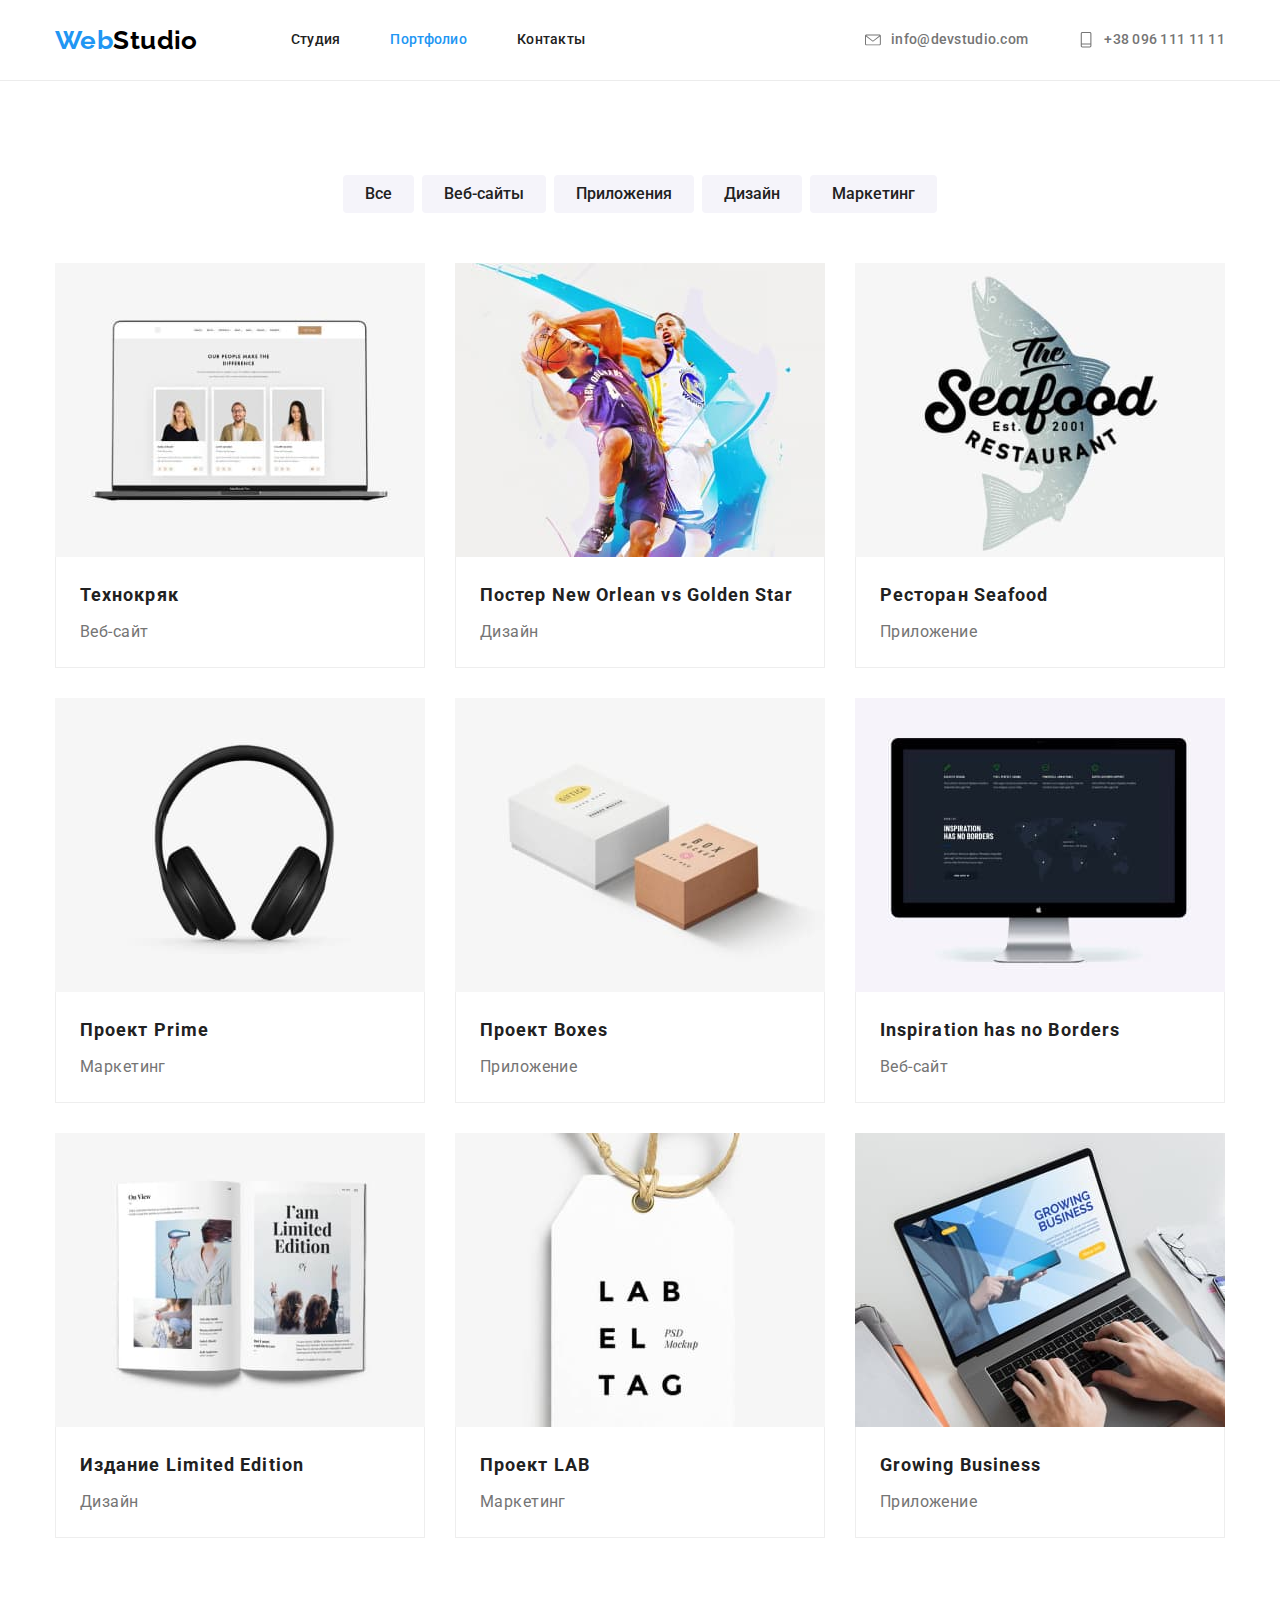
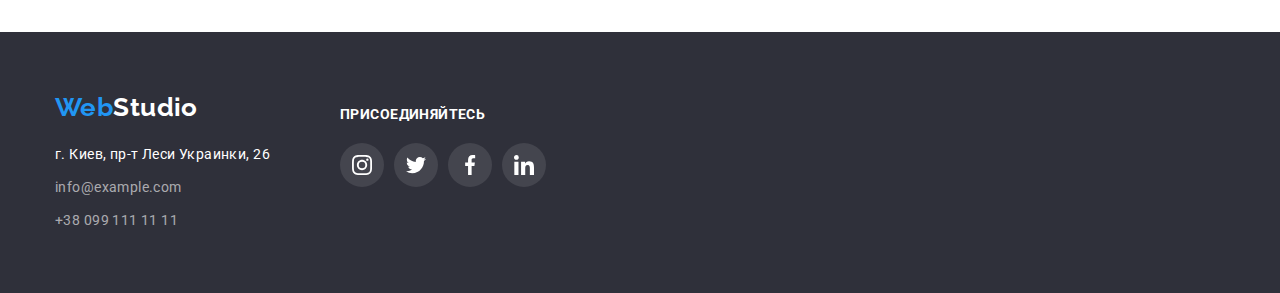
==== portfolio.html @ a12645fa "Initial commit" ====
<!DOCTYPE html>
<html lang="ru">
  <head>
    <meta charset="UTF-8" />
    <meta http-equiv="X-UA-Compatible" content="IE=edge" />
    <meta name="viewport" content="width=device-width, initial-scale=1.0" />
    <title>Document</title>
    <link
      href="https://fonts.googleapis.com/css2?family=Raleway:wght@700&family=Roboto:wght@400;500;700;900&display=swap"
      rel="stylesheet"
    />
    <link
      rel="stylesheet"
      href="https://cdnjs.cloudflare.com/ajax/libs/modern-normalize/1.1.0/modern-normalize.min.css"
    />
    <link rel="stylesheet" href="./css/styles.css" />
  </head>
  <body>
    <!--Шапка сайта-->
    <header class="header">
      <div class="container main-header">
        <nav class="main-nav">
          <a class="logo link" href="./index.html">Web<span class="header-logo">Studio</span></a>

          <ul class="site-nav list">
            <li class="item"><a class="link" href="./index.html">Студия</a></li>
            <li class="item"><a class="link current" href="./portfolio.html">Портфолио</a></li>
            <li class="item"><a class="link" href="">Контакты</a></li>
          </ul>
        </nav>

        <ul class="contacts-header list">
          <li class="item">
            <a class="link" href="mailto:info@devstudio.com">
              <svg class="svg-mail">
                <use href="./images/icons.svg#contacts-mail"></use>
              </svg>
              info@devstudio.com</a
            >
          </li>
          <li class="item">
            <a class="link" href="tel:+380961111111">
              <svg class="svg-phone">
                <use href="./images/icons.svg#contacts-phone"></use>
              </svg>
              +38 096 111 11 11</a
            >
          </li>
        </ul>
      </div>
    </header>

    <!--Уникальный контент страницы-->
    <main>
      <section class="portfolio">
        <div class="container">
          <h1 class="hidden">Портфолио</h1>
          <ul class="portfolio-filter list">
            <li class="item"><button class="button" type="button">Все</button></li>
            <li class="item"><button class="button" type="button">Веб-сайты</button></li>
            <li class="item"><button class="button" type="button">Приложения</button></li>
            <li class="item"><button class="button" type="button">Дизайн</button></li>
            <li class="item"><button class="button" type="button">Маркетинг</button></li>
          </ul>

          <ul class="portfolio-projects list">
            <li class="item">
              <img
                class="photo-portfolio"
                src="./images/portfolio1.jpg"
                alt="Технокряк"
                width="370"
              />
              <div class="portfolio-description">
                <h2 class="title">Технокряк</h2>
                <p class="text">Веб-сайт</p>
              </div>
            </li>
            <li class="item">
              <img
                class="photo-portfolio"
                src="./images/portfolio2.jpg"
                alt="Постер New Orlean vs Golden Star"
                width="370"
              />
              <div class="portfolio-description">
                <h2 class="title">Постер New Orlean vs Golden Star</h2>
                <p class="text">Дизайн</p>
              </div>
            </li>
            <li class="item">
              <img
                class="photo-portfolio"
                src="./images/portfolio3.jpg"
                alt="Ресторан Seafood"
                width="370"
              />
              <div class="portfolio-description">
                <h2 class="title">Ресторан Seafood</h2>
                <p class="text">Приложение</p>
              </div>
            </li>
            <li class="item">
              <img
                class="photo-portfolio"
                src="./images/portfolio4.jpg"
                alt="Проект Prime"
                width="370"
              />
              <div class="portfolio-description">
                <h2 class="title">Проект Prime</h2>
                <p class="text">Маркетинг</p>
              </div>
            </li>
            <li class="item">
              <img
                class="photo-portfolio"
                src="./images/portfolio5.jpg"
                alt="Проект Boxes"
                width="370"
              />
              <div class="portfolio-description">
                <h2 class="title">Проект Boxes</h2>
                <p class="text">Приложение</p>
              </div>
            </li>
            <li class="item">
              <img
                class="photo-portfolio"
                src="./images/portfolio6.jpg"
                alt="Inspiration has no Borders"
                width="370"
              />
              <div class="portfolio-description">
                <h2 class="title">Inspiration has no Borders</h2>
                <p class="text">Веб-сайт</p>
              </div>
            </li>
            <li class="item">
              <img
                class="photo-portfolio"
                src="./images/portfolio7.jpg"
                alt="Издание Limited Edition"
                width="370"
              />
              <div class="portfolio-description">
                <h2 class="title">Издание Limited Edition</h2>
                <p class="text">Дизайн</p>
              </div>
            </li>
            <li class="item">
              <img
                class="photo-portfolio"
                src="./images/portfolio8.jpg"
                alt="Проект LAB"
                width="370"
              />
              <div class="portfolio-description">
                <h2 class="title">Проект LAB</h2>
                <p class="text">Маркетинг</p>
              </div>
            </li>
            <li class="item">
              <img
                class="photo-portfolio"
                src="./images/portfolio9.jpg"
                alt="Growing Business"
                width="370"
              />
              <div class="portfolio-description">
                <h2 class="title">Growing Business</h2>
                <p class="text">Приложение</p>
              </div>
            </li>
          </ul>
        </div>
      </section>
    </main>

    <!--Подвал-->
    <footer class="footer">
      <div class="container nav">
        <div class="footer-address">
          <a class="logo link" href="./index.html">Web<span class="footer-logo">Studio</span></a>
          <address>
            <ul class="contacts-footer list">
              <li class="item">
                <a
                  class="address link"
                  href="https://goo.gl/maps/X2jcXpadv5ityZMy6"
                  target="_blank"
                  rel="nofollow noopener noreferrer"
                  >г. Киев, пр-т Леси Украинки, 26</a
                >
              </li>
              <li class="item">
                <a class="link" href="mailto:info@example.com">info@example.com</a>
              </li>
              <li class="item">
                <a class="link" href="tel:+380991111111">+38 099 111 11 11</a>
              </li>
            </ul>
          </address>
        </div>

        <div class="footer-social">
          <p class="footer-social-text">присоединяйтесь</p>
          <ul class="social-links-webstudio list">
            <li class="item instagram">
              <a class="link join-link" href="" target="_blank" rel="nofollow noopener noreferrer">
                <svg class="svg-social">
                  <use href="./images/icons.svg#social-instagram"></use>
                </svg>
              </a>
            </li>
            <li class="item twitter">
              <a class="link join-link" href="" target="_blank" rel="nofollow noopener noreferrer">
                <svg class="svg-social">
                  <use href="./images/icons.svg#social-twitter"></use>
                </svg>
              </a>
            </li>
            <li class="item facebook">
              <a class="link join-link" href="" target="_blank" rel="nofollow noopener noreferrer">
                <svg class="svg-social">
                  <use href="./images/icons.svg#social-facebook"></use>
                </svg>
              </a>
            </li>
            <li class="item linkedin">
              <a class="link join-link" href="" target="_blank" rel="nofollow noopener noreferrer">
                <svg class="svg-social">
                  <use href="./images/icons.svg#social-linkedin"></use>
                </svg>
              </a>
            </li>
          </ul>
        </div>
      </div>
    </footer>
  </body>
</html>
---- css/styles.css ----
:root {
  --primary-text-color: #757575;
  --title-text-color: #212121;
  --accent-color: #2196f3;
  --primary-white-color: #ffffff;
  --primary-black-color: #000000;
  --second-grey-color: #f5f4fa;
  --footer-bg-color: #2f303a;
  --contacts-ft-color: rgba(255, 255, 255, 0.6);
  --social-links-ft-bg-color: rgba(255, 255, 255, 0.1);
  --button-hero-hover-color: #188ce8;
  --header-border-bottom-color: #ececec;
  --portfolio-project-border: #eeeeee;
  --clients-primary-color: #afb1b8;

  --portfolio-projects-gap: 30px;
}

body {
  color: var(--primary-text-color);
  background-color: var(--primary-white-color);
  font-family: Roboto, sans-serif;
  letter-spacing: 0.03em;
  font-size: 14px;
  line-height: 1.14;
}

/* ОБЩЕЕ */

/*Сброс марджинов верх и низ у заголовков, абзацев и списков*/
p,
h1,
h2,
h3,
h4,
h5,
h6,
ul {
  margin-top: 0;
  margin-bottom: 0;
}

/*Техника отзывчивых изображений*/
img {
  display: block;
  max-width: 100%;
  height: auto;
}

/* Скрыл подчеркивание у ссылок */
.link {
  text-decoration: none;
}

/* Скрыл ненужные заголовки */
.hidden {
  position: absolute;
  width: 1px;
  height: 1px;
  margin: -1px;
  border: 0;
  padding: 0;

  white-space: nowrap;
  clip-path: inset(100%);
  clip: rect(0 0 0 0);
  overflow: hidden;
}

/* Убрал точки у списков. паддинги и марджины */
.list {
  list-style: none;

  padding: 0;
  margin: 0;
}

/* Для всех кнопок */
.button {
  font-family: inherit;

  border: 0;
  border-radius: 4px;
  text-align: center;
}

/* Контейнеры */
.container {
  width: 1200px;
  padding-left: 15px;
  padding-right: 15px;
  margin-left: auto;
  margin-right: auto;
}

/* Логотип */
.logo {
  color: var(--accent-color);

  font-family: Raleway, sans-serif;
  font-weight: 700;
  font-size: 26px;
  line-height: 1.19;
}

.header-logo {
  color: var(--primary-black-color);
}

.footer-logo {
  color: var(--primary-white-color);
}

/* Навигация по сайту */

.main-header,
.main-nav {
  display: flex;
  align-items: center;
}

.site-nav {
  display: flex;
  margin-left: 93px;
}

.site-nav .item:not(:last-child) {
  margin-right: 50px;
}

.site-nav .link {
  color: var(--title-text-color);

  font-weight: 500;
  letter-spacing: 0.02em;

  display: block;
  padding-top: 32px;
  padding-bottom: 32px;
}

.site-nav .link:hover,
.site-nav .link:focus {
  color: var(--accent-color);
}

.site-nav .link.current {
  color: var(--accent-color);
}

.contacts-header {
  display: flex;
  margin-left: auto;
}

.contacts-header .item + .item {
  margin-left: 50px;
}

.contacts-header .link {
  color: var(--primary-text-color);

  font-weight: 500;
  letter-spacing: 0.02em;
  display: flex;
  align-items: center;
}

.contacts-header .link:hover,
.contacts-header .link:focus {
  color: var(--accent-color);
}

/* .contacts-header .item:first-child ::before {
  display: inline-block;
  content: '';
  width: 16px;
  height: 100%;
  margin-right: 10px;
  background-image: url('../images/mail.svg');
  background-repeat: no-repeat;
  background-position: bottom;
  background-size: 16px 12px;
} */

.svg-mail {
  fill: currentColor;
  width: 16px;
  height: 16px;
  margin-right: 10px;
}

/* .contacts-header .item:last-child ::before {
  display: inline-block;
  content: '';
  width: 10px;
  height: 100%;
  margin-right: 10px;
  background-image: url('../images/phone.svg');
  background-repeat: no-repeat;
  background-position: bottom;
  background-size: 10px 16px;
} */

.svg-phone {
  fill: currentColor;
  width: 16px;
  height: 16px;
  margin-right: 10px;
}

.header {
  border-bottom: 1px solid var(--header-border-bottom-color);
}

/* Герой */
.hero {
  max-width: 1600px;
  margin-left: auto;
  margin-right: auto;
  background-color: var(--footer-bg-color);
  /*линейный градиент, под ним изображение*/
  background-image: linear-gradient(to right, rgba(47, 48, 58, 0.4), rgba(47, 48, 58, 0.4)),
    url('../images/hero.jpg');
  background-repeat: no-repeat;
  background-position: center;
  background-size: cover;
  text-align: center;
  padding: 200px 0;
}

.hero-title {
  color: var(--primary-white-color);

  font-weight: 900;
  font-size: 44px;
  line-height: 1.36;
  letter-spacing: 0.06em;
  text-transform: uppercase;

  margin-top: 0;
  margin-bottom: 30px;
}

/* Кнопка героя */
.hero .button {
  color: var(--primary-white-color);
  background-color: var(--accent-color);
  cursor: pointer;

  font-weight: 700;
  font-size: 16px;
  line-height: 1.88;
  letter-spacing: 0.06em;

  display: inline-block;
  padding: 10px 32px;
  min-width: 200px;
  text-align: center;
}

.hero .button:hover,
.hero .button:focus {
  color: var(--primary-white-color);
  background-color: var(--button-hero-hover-color);
}

/* Секции */
.section,
.portfolio {
  margin-top: 0;
  margin-bottom: 0;
  padding-top: 94px;
  padding-bottom: 94px;
}

.no-padding {
  padding-bottom: 0;
}

.section-title {
  color: var(--title-text-color);

  font-weight: 700;
  font-size: 36px;
  line-height: 1.17;
  text-align: center;

  margin-top: 0;
  margin-bottom: 50px;
}

/* Особенности*/

.features {
  display: flex;
  justify-content: center;
  padding-left: 0;
}

.features .item:not(:last-child) {
  margin-right: 30px;
}

.div-features {
  display: flex;
  justify-content: center;
  align-items: center;
  width: 270px;
  height: 120px;
  margin-bottom: 30px;
  background-color: var(--second-grey-color);
  border-radius: 4px;
}

.svg-item-features {
  width: 70px;
  height: 70px;
}

/* .features .item::before {
  display: block;
  content: '';
  height: 120px;
  margin-bottom: 30px;
  background-color: var(--second-grey-color);
  border-radius: 4px;

  background-repeat: no-repeat;
  background-position: center;
  background-size: 70px;
}

.features > .item:nth-child(1)::before {
  background-image: url('../images/features-antenna.svg');
}

.features > .item:nth-child(2)::before {
  background-image: url('../images/features-clock.svg');
}

.features > .item:nth-child(3)::before {
  background-image: url('../images/features-diagram.svg');
}

.features > .item:nth-child(4)::before {
  background-image: url('../images/features-astronaut.svg');
} */

.features .title {
  color: var(--title-text-color);

  font-weight: 700;
  font-size: 14px;
  line-height: 1.14;
  text-transform: uppercase;

  margin-bottom: 10px;
}

.features .text {
  line-height: 1.71;
}

/* Чем мы занимаемся */

.work {
  display: flex;
  justify-content: space-between;
  padding-left: 0;
}

.work > .item:not(:last-child) {
  margin-right: 30px;
}

/* Вместо этого - Техника отзывчивых изображений
.photo-work {
  display: block;
}
*/

/* Команда*/

.team {
  display: flex;
  justify-content: space-between;
  padding-left: 0;
}

.team > .item:not(:last-child) {
  margin-right: 30px;
}

.team-description {
  background-color: var(--primary-white-color);

  padding-top: 30px;
  padding-bottom: 30px;
  text-align: center;
  box-shadow: 0px 1px 3px rgba(0, 0, 0, 0.12), 0px 1px 1px rgba(0, 0, 0, 0.14),
    0px 2px 1px rgba(0, 0, 0, 0.2);
  border-radius: 0px 0px 4px 4px;
}

.team .title {
  color: var(--title-text-color);

  font-weight: 500;
  font-size: 16px;
  line-height: 1.19;

  margin-bottom: 10px;
}

.team .text {
  font-size: 16px;
  line-height: 1.19;

  margin-bottom: 16px;
}

.team {
  background-color: var(--second-grey-color);
}

/* Социальные сети команды*/

.social-links {
  display: flex;
  justify-content: center;
  padding-left: 32px;
  padding-right: 32px;
}

.social-links > .item:not(:last-child) {
  margin-right: 10px;
}

.social-link {
  display: flex;
  justify-content: center;
  align-items: center;
  width: 44px;
  height: 44px;
  border-radius: 50%;
  color: var(--clients-primary-color);
}

.social-link:hover,
.social-link:focus {
  color: var(--primary-white-color);
  background-color: var(--accent-color);
}

.svg-social {
  fill: currentColor;
  width: 20px;
  height: 20px;
}

/* Вместо этого - Техника отзывчивых изображений
.photo-team {
  display: block;
}
*/

/* Постоянные клиенты*/
.clients {
  display: flex;
  justify-content: space-between;
  padding-left: 0;
}

.clients > .item {
  display: flex;
  align-items: center;
  justify-content: center;
}

.clients > .item:not(:last-child) {
  margin-right: 30px;
}

.clients-link {
  display: flex;
  align-items: center;
  justify-content: center;
  width: 170px;
  height: 92px;

  color: var(--clients-primary-color);

  border: 1px solid var(--clients-primary-color);
  border-radius: 4px;
}

.clients-link > .svg-clients {
  fill: currentColor;
  height: 50px;
}

.clients-link:hover,
.clients-link:focus {
  color: var(--accent-color);
  border-color: var(--accent-color);
}

/* Подвал */
.footer {
  background-color: var(--footer-bg-color);
}

.footer .container {
  padding-top: 60px;
  padding-bottom: 60px;
}

.footer > .nav {
  display: flex;
}

.footer-address {
  margin-right: 70px;
}

.footer .logo {
  display: inline-block;
  margin-bottom: 20px;
}

.contacts-footer .link {
  color: var(--contacts-ft-color);

  font-style: normal;
  line-height: 1.71;
}

.contacts-footer .address {
  color: var(--primary-white-color);
}

.contacts-footer .item:not(:last-child) {
  margin-bottom: 9px;
}

.contacts-footer .link:hover,
.contacts-footer .link:focus {
  color: var(--accent-color);
}

.footer-social {
  padding-top: 15px;
}

.footer-social-text {
  color: var(--primary-white-color);
  font-weight: 700;
  text-transform: uppercase;

  margin-bottom: 20px;
}

.social-links-webstudio {
  display: flex;
  justify-content: center;
}

.social-links-webstudio > .item:not(:last-child) {
  margin-right: 10px;
}

.join-link {
  display: flex;
  justify-content: center;
  align-items: center;
  width: 44px;
  height: 44px;
  border-radius: 50%;
  color: var(--primary-white-color);
  background-color: var(--social-links-ft-bg-color);
}

.join-link:hover,
.join-link:focus {
  background-color: var(--accent-color);
}

/* Стили для страницы ПОРТФОЛИО */

/* Фильтры портфолио */
.portfolio .button {
  color: var(--title-text-color);
  background-color: var(--second-grey-color);
  cursor: pointer;

  font-weight: 500;
  font-size: 16px;
  line-height: 1.63;

  padding: 6px 22px;
  text-align: center;
}

.portfolio-filter {
  display: flex;
  justify-content: center;
  margin-bottom: 50px;
}

.portfolio-filter .item:not(:last-child) {
  margin-right: 8px;
}

.portfolio .button:hover,
.portfolio .button:focus {
  color: var(--primary-white-color);
  background-color: var(--accent-color);

  box-shadow: 0px 3px 1px rgba(0, 0, 0, 0.1), 0px 1px 2px rgba(0, 0, 0, 0.08),
    0px 2px 2px rgba(0, 0, 0, 0.12);
}

/* Список портфолио */

.portfolio-projects {
  display: flex;
  flex-wrap: wrap;
  margin-left: calc(-1 * var(--portfolio-projects-gap));
  margin-top: calc(-1 * var(--portfolio-projects-gap));
}

.portfolio-projects > .item {
  flex-basis: calc(100% / 3 - var(--portfolio-projects-gap));

  margin-left: var(--portfolio-projects-gap);
  margin-top: var(--portfolio-projects-gap);
}

.portfolio-projects > .item:hover,
.portfolio-projects > .item:focus {
  box-shadow: 0px 1px 1px rgba(0, 0, 0, 0.12), 0px 4px 4px rgba(0, 0, 0, 0.06),
    1px 4px 6px rgba(0, 0, 0, 0.16);
}

/* Другая техника сетки три в ряд

 calc ((100% - кол-во марджинов в строке * значение марджина ) / кол-во элементов в строке

 .portfolio-projects {
   display: flex;
  flex-wrap: wrap;
}

.portfolio-projects .item {
  width: calc((100% - 60px) / 3);

  margin-right: 30px;
  margin-bottom: 30px;
}

.portfolio-projects .item:nth-child(3n) {
  margin-right: 0;
}

.portfolio-projects .item:nth-last-child(-n + 3) {
  margin-bottom: 0;
} 
*/

.portfolio-description {
  padding: 20px 24px;
  border: 1px solid var(--portfolio-project-border);
  border-top: 0;
}

.portfolio-projects .title {
  color: var(--title-text-color);

  font-weight: 700;
  font-size: 18px;
  line-height: 2;
  letter-spacing: 0.06em;

  margin-bottom: 4px;
}

.portfolio-projects .text {
  font-size: 16px;
  line-height: 1.88;
}

/* Вместо этого - Техника отзывчивых изображений
.photo-portfolio {
  display: block;
}
*/
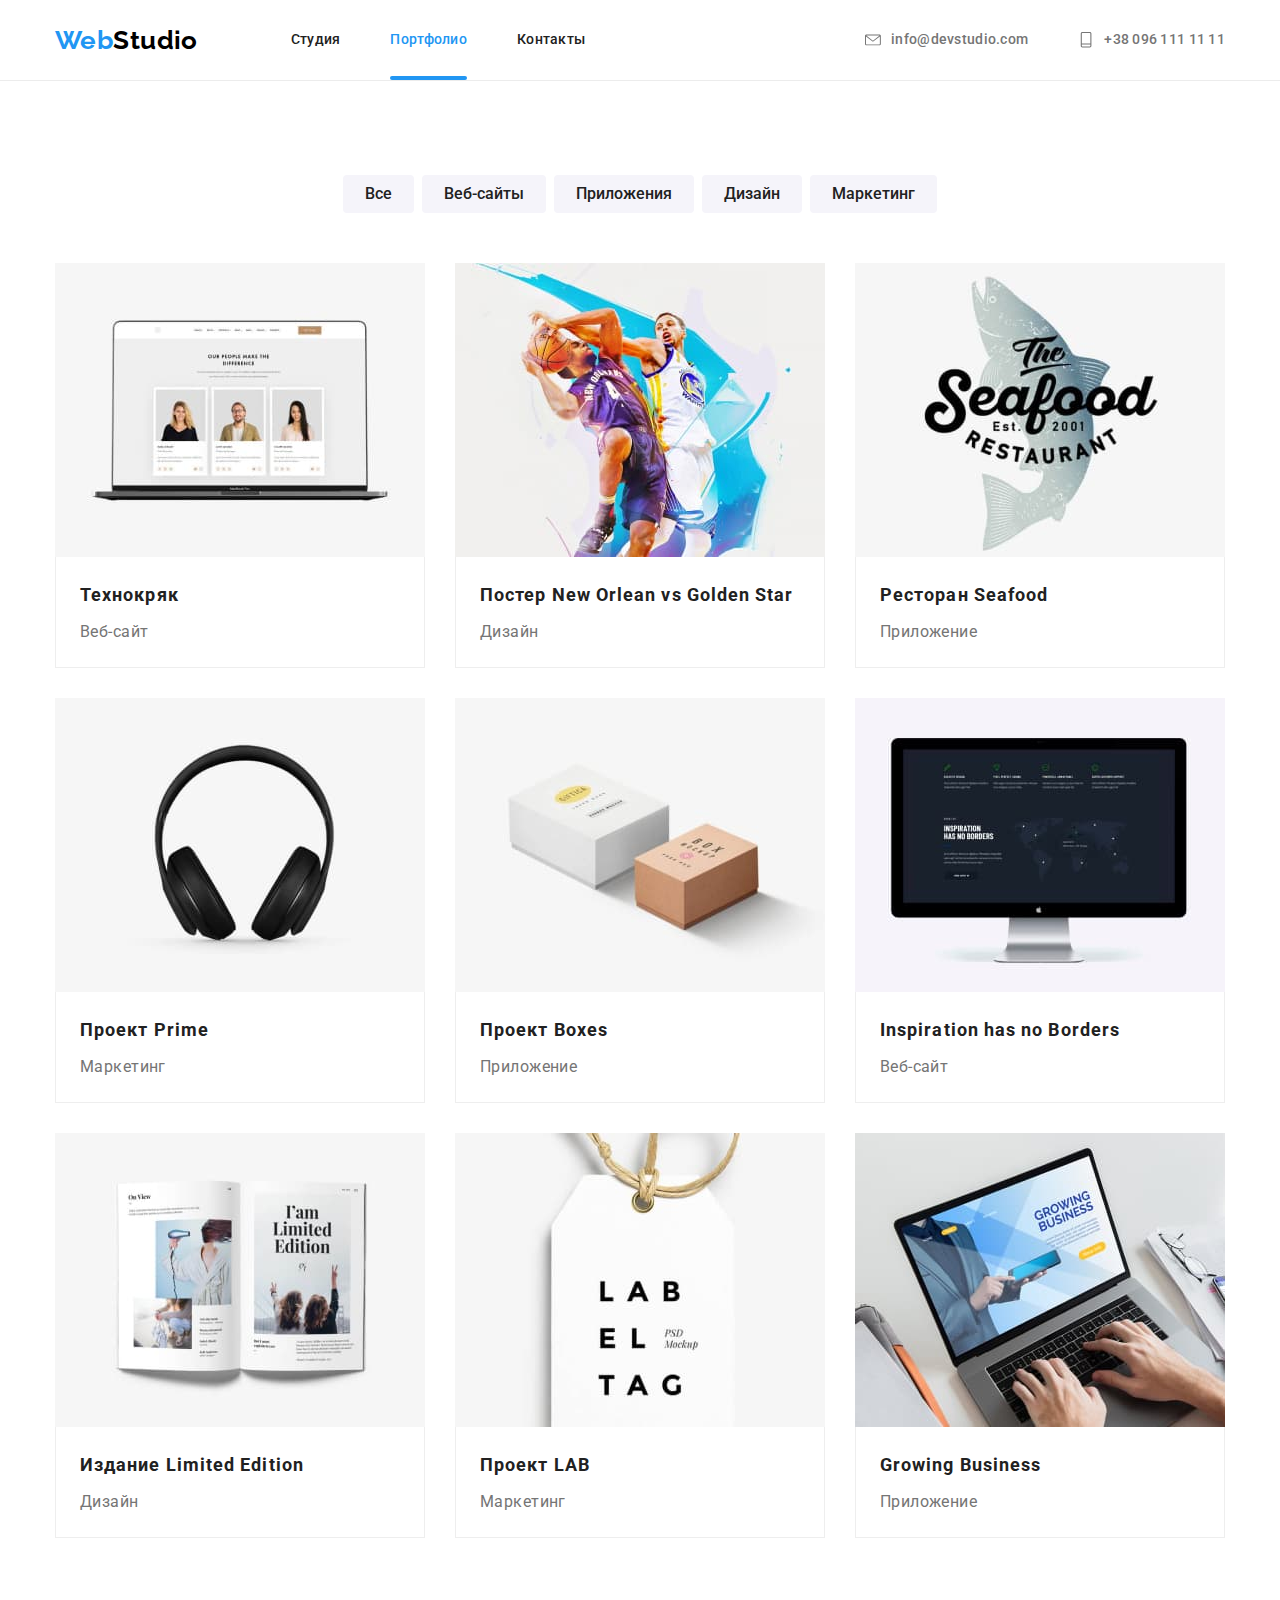
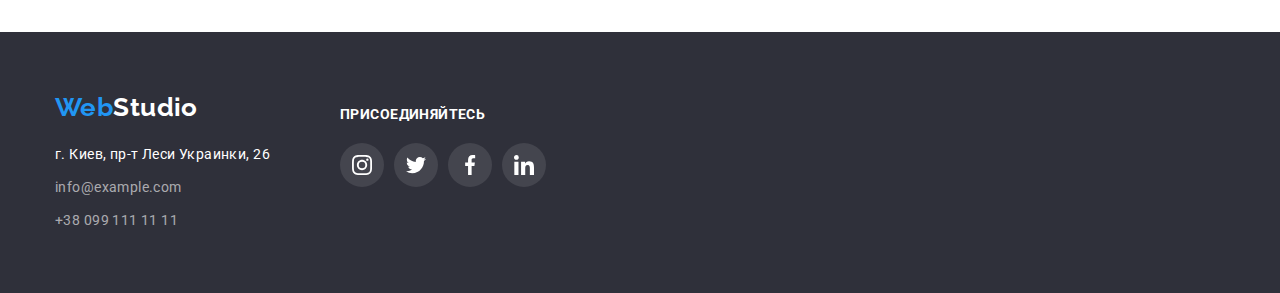
==== commit 1f496a66: "ДЗ 5.1" ====
--- a/portfolio.html
+++ b/portfolio.html
@@ -4,7 +4,7 @@
     <meta charset="UTF-8" />
     <meta http-equiv="X-UA-Compatible" content="IE=edge" />
     <meta name="viewport" content="width=device-width, initial-scale=1.0" />
-    <title>Document</title>
+    <title>WEB Studio</title>
     <link
       href="https://fonts.googleapis.com/css2?family=Raleway:wght@700&family=Roboto:wght@400;500;700;900&display=swap"
       rel="stylesheet"
@@ -24,7 +24,9 @@
 
           <ul class="site-nav list">
             <li class="item"><a class="link" href="./index.html">Студия</a></li>
-            <li class="item"><a class="link current" href="./portfolio.html">Портфолио</a></li>
+            <li class="item current">
+              <a class="link current" href="./portfolio.html">Портфолио</a>
+            </li>
             <li class="item"><a class="link" href="">Контакты</a></li>
           </ul>
         </nav>
@@ -65,12 +67,19 @@
 
           <ul class="portfolio-projects list">
             <li class="item">
-              <img
-                class="photo-portfolio"
-                src="./images/portfolio1.jpg"
-                alt="Технокряк"
-                width="370"
-              />
+              <div class="portfolio-projects-thumb">
+                <img
+                  class="photo-portfolio"
+                  src="./images/portfolio1.jpg"
+                  alt="Технокряк"
+                  width="370"
+                />
+                <p class="portfolio-overlay-text">
+                  Ресурс предлагает комплексные предложения с разным уровнем функционала и сервисов.
+                  Все это позволит посетителю получить исчерпывающие сведения о компании или частном
+                  лице.
+                </p>
+              </div>
               <div class="portfolio-description">
                 <h2 class="title">Технокряк</h2>
                 <p class="text">Веб-сайт</p>
--- a/css/styles.css
+++ b/css/styles.css
@@ -12,6 +12,8 @@
   --header-border-bottom-color: #ececec;
   --portfolio-project-border: #eeeeee;
   --clients-primary-color: #afb1b8;
+  --work-text-bg-color: rgba(47, 48, 58, 0.8);
+  --portfolio-overlay-text-bg-color: rgba(33, 150, 243, 0.9);
 
   --portfolio-projects-gap: 30px;
 }
@@ -146,6 +148,21 @@
 
 .site-nav .link.current {
   color: var(--accent-color);
+}
+
+/*Cделано подчёркивание ссылки текущей страницы (на которой сейчас находится пользователь) начало*/
+.site-nav .item.current {
+  position: relative;
+}
+
+.site-nav > .item.current::after {
+  position: absolute;
+  content: '';
+  bottom: 0;
+  width: 100%;
+  height: 4px;
+  background-color: var(--accent-color);
+  border-radius: 2px;
 }
 
 .contacts-header {
@@ -374,6 +391,27 @@
   margin-right: 30px;
 }
 
+.work .work-thumb {
+  position: relative;
+}
+
+.work .work-text {
+  position: absolute;
+  bottom: 0;
+  width: 100%;
+
+  text-transform: uppercase;
+  text-align: center;
+  font-weight: 700;
+  font-size: 14px;
+  line-height: 1.14;
+  color: var(--primary-white-color);
+  background-color: var(--work-text-bg-color);
+
+  padding-top: 27px;
+  padding-bottom: 27px;
+}
+
 /* Вместо этого - Техника отзывчивых изображений
 .photo-work {
   display: block;
@@ -668,6 +706,34 @@
 } 
 */
 
+.portfolio-projects-thumb {
+  position: relative;
+}
+
+.portfolio-overlay-text {
+  position: absolute;
+  top: 0;
+  bottom: 0;
+  width: 100%;
+  overflow: hidden;
+
+  font-weight: 400;
+  font-size: 18px;
+  line-height: 1.56;
+
+  color: var(--primary-white-color);
+  background-color: var(--portfolio-overlay-text-bg-color);
+
+  padding: 63px 24px;
+
+  opacity: 0;
+}
+
+.portfolio-overlay-text:hover,
+.portfolio-overlay-text:focus {
+  opacity: 1;
+}
+
 .portfolio-description {
   padding: 20px 24px;
   border: 1px solid var(--portfolio-project-border);
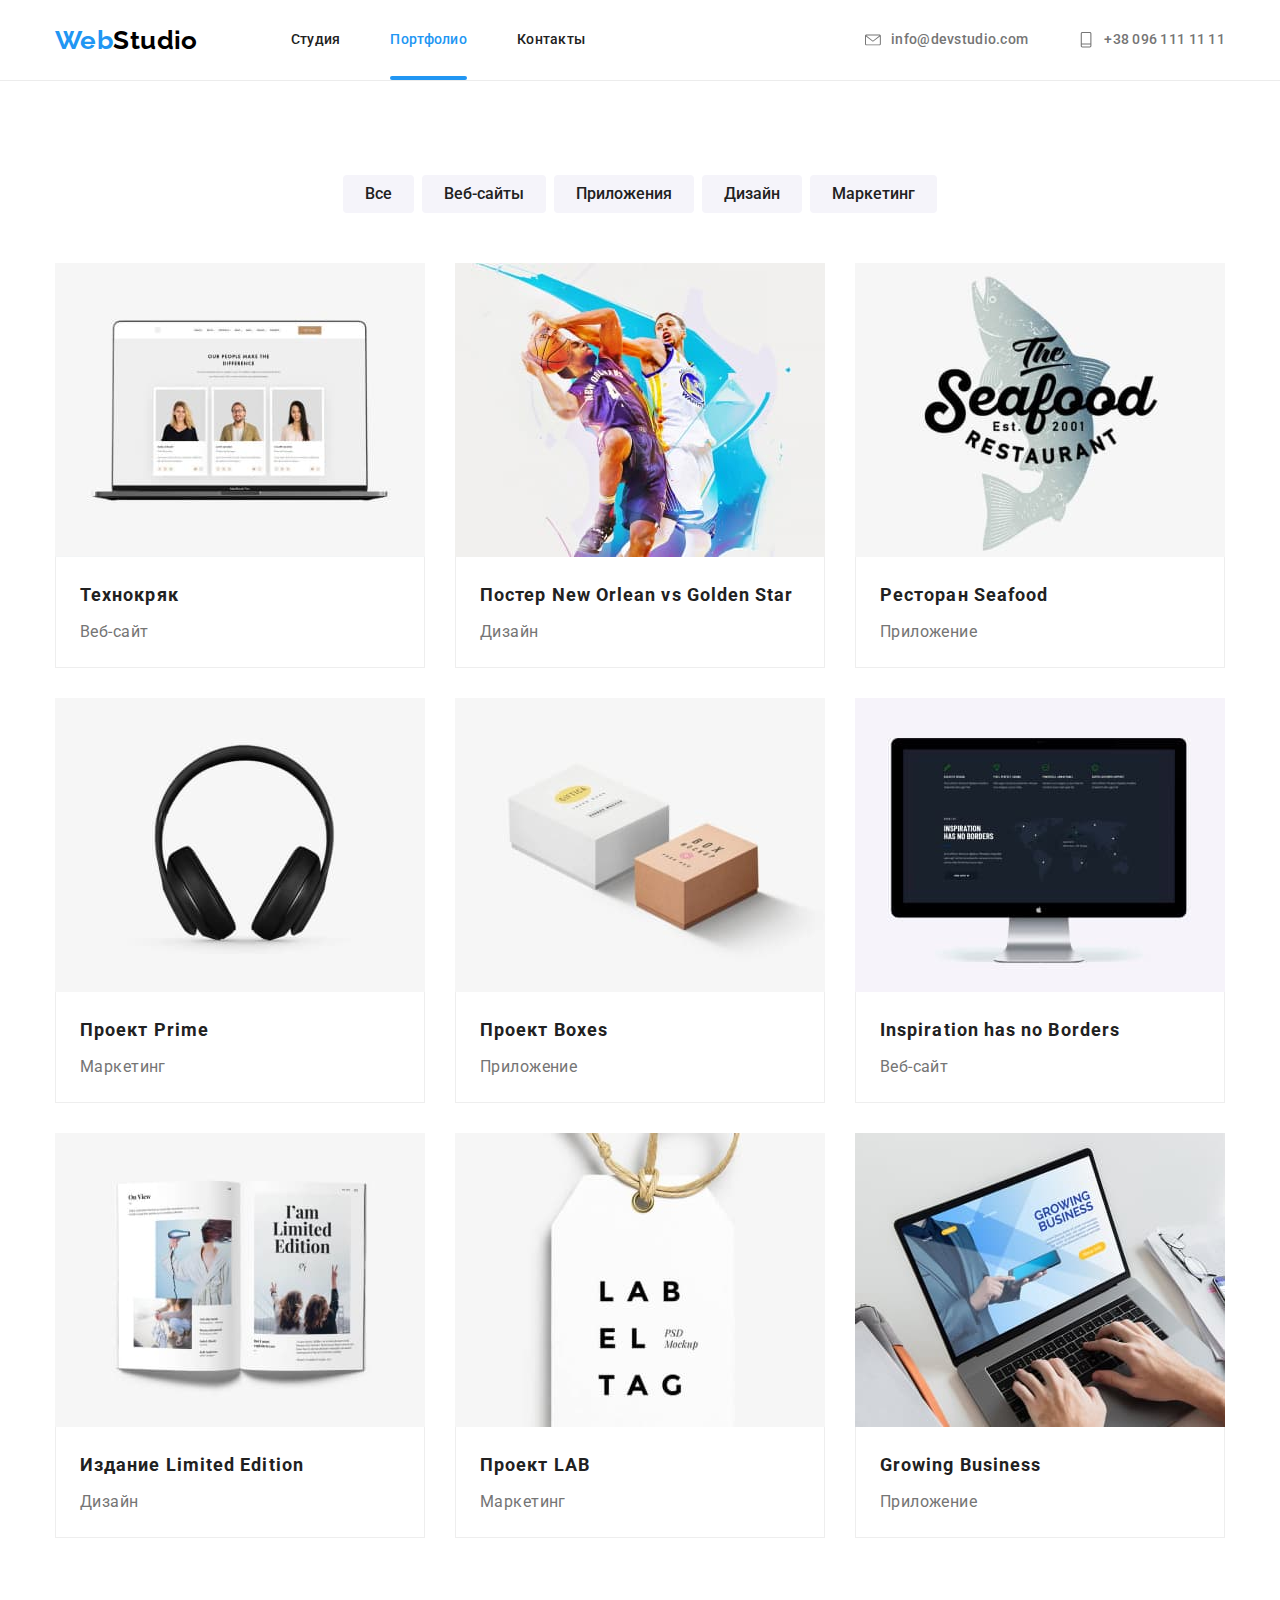
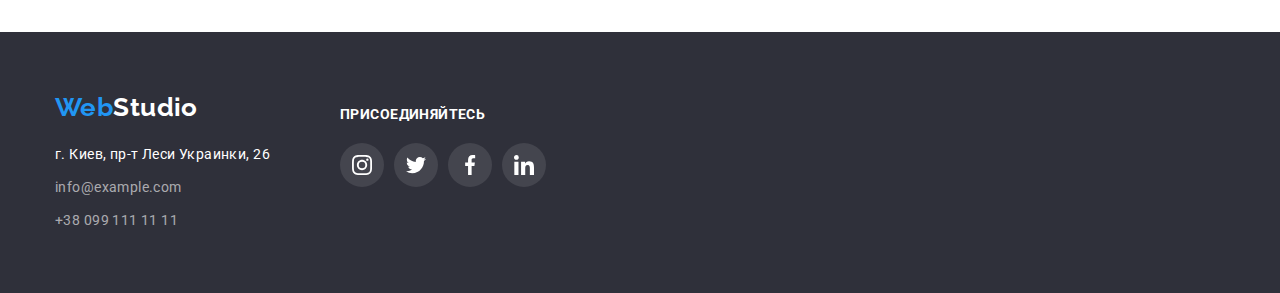
==== commit 6c5bc0d8: "ДЗ 5.2" ====
--- a/portfolio.html
+++ b/portfolio.html
@@ -67,23 +67,27 @@
 
           <ul class="portfolio-projects list">
             <li class="item">
-              <div class="portfolio-projects-thumb">
-                <img
-                  class="photo-portfolio"
-                  src="./images/portfolio1.jpg"
-                  alt="Технокряк"
-                  width="370"
-                />
-                <p class="portfolio-overlay-text">
-                  Ресурс предлагает комплексные предложения с разным уровнем функционала и сервисов.
-                  Все это позволит посетителю получить исчерпывающие сведения о компании или частном
-                  лице.
-                </p>
-              </div>
-              <div class="portfolio-description">
-                <h2 class="title">Технокряк</h2>
-                <p class="text">Веб-сайт</p>
-              </div>
+              <a href="" class="link">
+                <div class="portfolio-projects-thumb">
+                  <img
+                    class="photo-portfolio"
+                    src="./images/portfolio1.jpg"
+                    alt="Технокряк"
+                    width="370"
+                  />
+                  <div class="portfolio-overlay">
+                    <p class="portfolio-overlay-about">
+                      Ресурс предлагает комплексные предложения с разным уровнем функционала и
+                      сервисов. Все это позволит посетителю получить исчерпывающие сведения о
+                      компании или частном лице.
+                    </p>
+                  </div>
+                </div>
+                <div class="portfolio-description">
+                  <h2 class="title">Технокряк</h2>
+                  <p class="text">Веб-сайт</p>
+                </div>
+              </a>
             </li>
             <li class="item">
               <img
--- a/css/styles.css
+++ b/css/styles.css
@@ -16,6 +16,8 @@
   --portfolio-overlay-text-bg-color: rgba(33, 150, 243, 0.9);
 
   --portfolio-projects-gap: 30px;
+
+  --cubic: cubic-bezier(0.4, 0, 0.2, 1);
 }
 
 body {
@@ -84,6 +86,8 @@
   border: 0;
   border-radius: 4px;
   text-align: center;
+
+  cursor: pointer;
 }
 
 /* Контейнеры */
@@ -263,7 +267,6 @@
 .hero .button {
   color: var(--primary-white-color);
   background-color: var(--accent-color);
-  cursor: pointer;
 
   font-weight: 700;
   font-size: 16px;
@@ -630,7 +633,6 @@
 .portfolio .button {
   color: var(--title-text-color);
   background-color: var(--second-grey-color);
-  cursor: pointer;
 
   font-weight: 500;
   font-size: 16px;
@@ -708,29 +710,36 @@
 
 .portfolio-projects-thumb {
   position: relative;
-}
-
-.portfolio-overlay-text {
+  overflow: hidden;
+}
+
+.portfolio-overlay {
   position: absolute;
-  top: 0;
-  bottom: 0;
+  bottom: 0px;
+  left: 0px;
   width: 100%;
-  overflow: hidden;
+  height: 100%;
+  background-color: var(--portfolio-overlay-text-bg-color);
+
+  transform: translateY(100%);
+  opacity: 1;
+
+  transition: transform 250ms var(--cubic), opacity 250ms var(--cubic),
+    box-shadow 250ms var(--cubic);
+}
+
+.portfolio-overlay-about {
+  color: var(--primary-white-color);
 
   font-weight: 400;
   font-size: 18px;
   line-height: 1.56;
 
-  color: var(--primary-white-color);
-  background-color: var(--portfolio-overlay-text-bg-color);
-
   padding: 63px 24px;
-
-  opacity: 0;
-}
-
-.portfolio-overlay-text:hover,
-.portfolio-overlay-text:focus {
+}
+
+.portfolio-projects > .item:hover .portfolio-overlay {
+  transform: translateY(0);
   opacity: 1;
 }
 
@@ -740,7 +749,7 @@
   border-top: 0;
 }
 
-.portfolio-projects .title {
+.portfolio-description > .title {
   color: var(--title-text-color);
 
   font-weight: 700;
@@ -751,7 +760,9 @@
   margin-bottom: 4px;
 }
 
-.portfolio-projects .text {
+.portfolio-description > .text {
+  color: var(--primary-text-color);
+
   font-size: 16px;
   line-height: 1.88;
 }
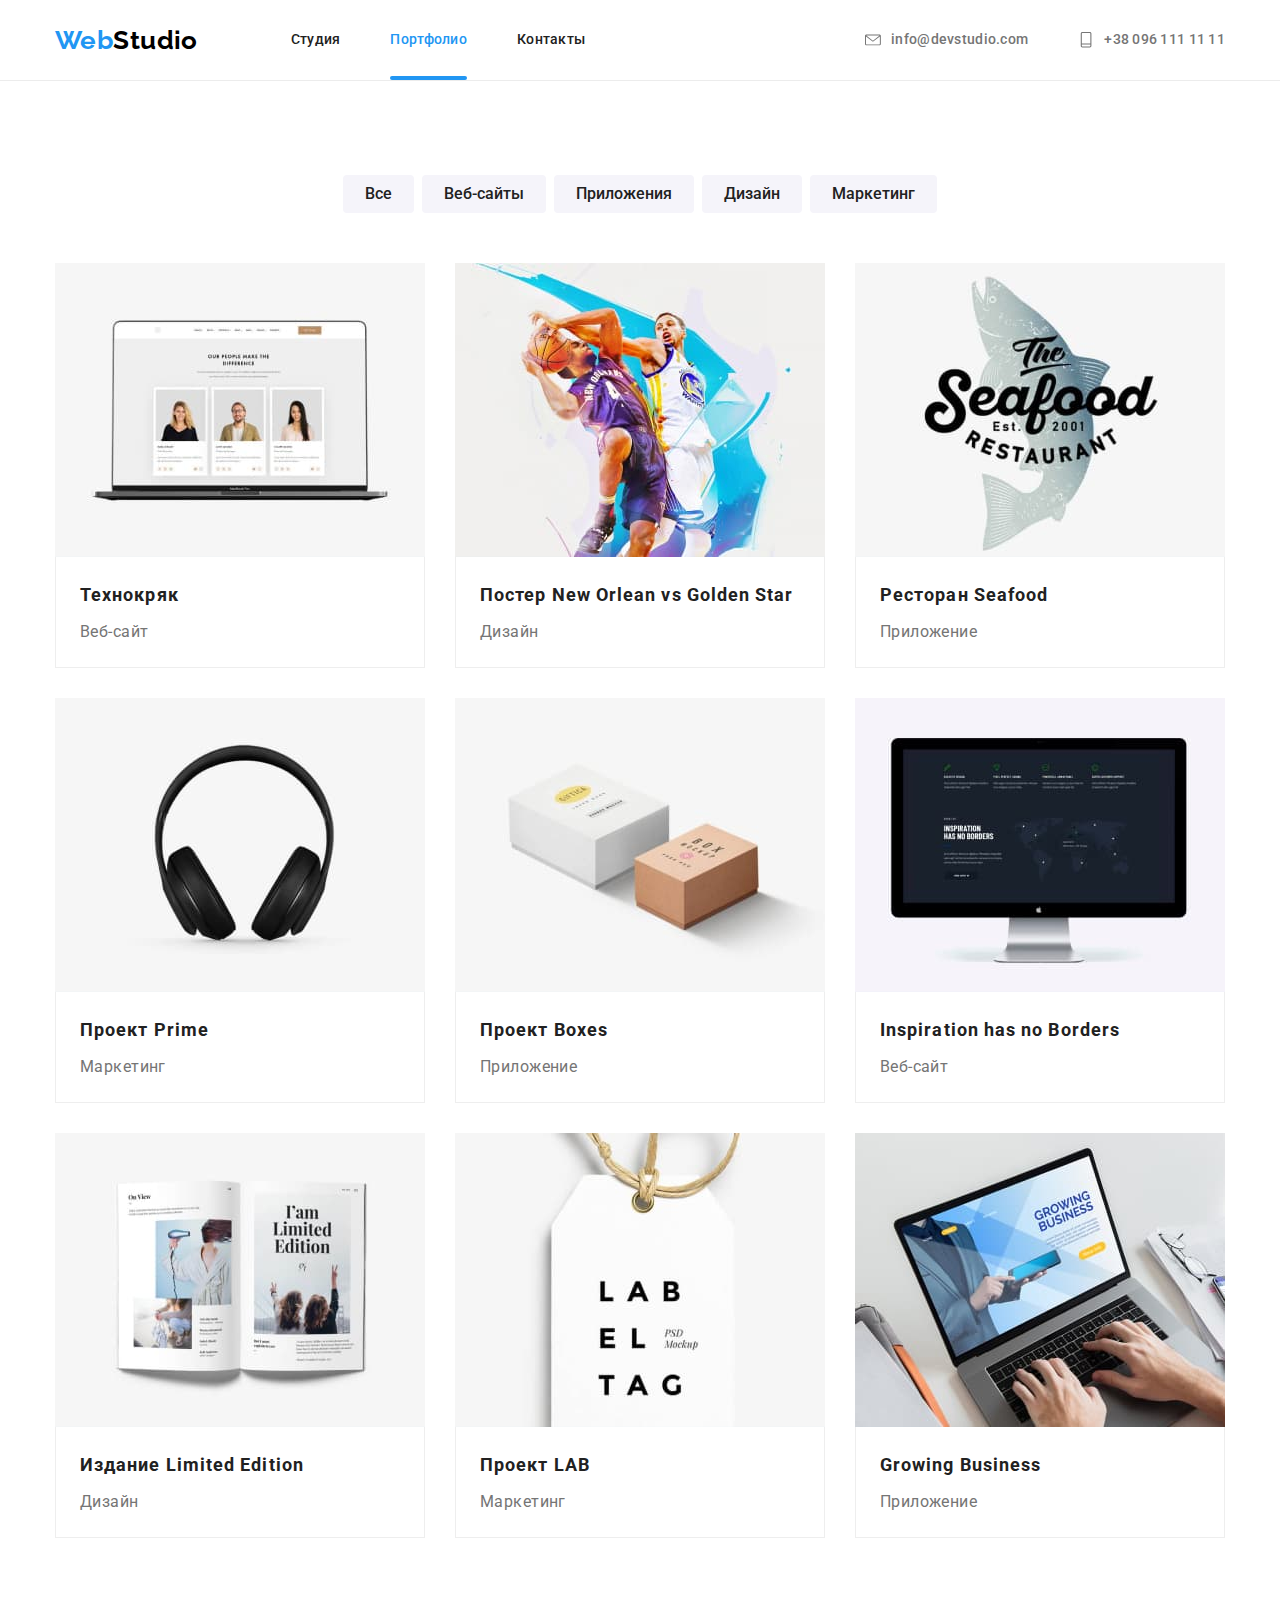
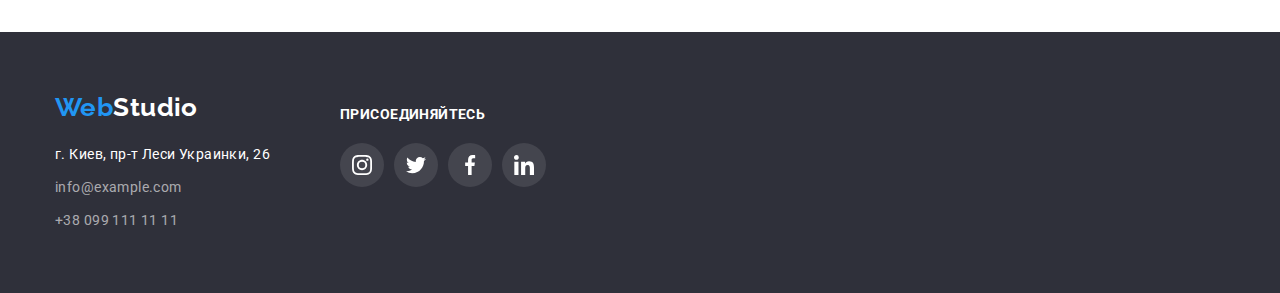
==== commit ebbd6555: "ДЗ 5.3" ====
--- a/portfolio.html
+++ b/portfolio.html
@@ -90,100 +90,195 @@
               </a>
             </li>
             <li class="item">
-              <img
-                class="photo-portfolio"
-                src="./images/portfolio2.jpg"
-                alt="Постер New Orlean vs Golden Star"
-                width="370"
-              />
-              <div class="portfolio-description">
-                <h2 class="title">Постер New Orlean vs Golden Star</h2>
-                <p class="text">Дизайн</p>
-              </div>
-            </li>
-            <li class="item">
-              <img
-                class="photo-portfolio"
-                src="./images/portfolio3.jpg"
-                alt="Ресторан Seafood"
-                width="370"
-              />
-              <div class="portfolio-description">
-                <h2 class="title">Ресторан Seafood</h2>
-                <p class="text">Приложение</p>
-              </div>
-            </li>
-            <li class="item">
-              <img
-                class="photo-portfolio"
-                src="./images/portfolio4.jpg"
-                alt="Проект Prime"
-                width="370"
-              />
-              <div class="portfolio-description">
-                <h2 class="title">Проект Prime</h2>
-                <p class="text">Маркетинг</p>
-              </div>
-            </li>
-            <li class="item">
-              <img
-                class="photo-portfolio"
-                src="./images/portfolio5.jpg"
-                alt="Проект Boxes"
-                width="370"
-              />
-              <div class="portfolio-description">
-                <h2 class="title">Проект Boxes</h2>
-                <p class="text">Приложение</p>
-              </div>
-            </li>
-            <li class="item">
-              <img
-                class="photo-portfolio"
-                src="./images/portfolio6.jpg"
-                alt="Inspiration has no Borders"
-                width="370"
-              />
-              <div class="portfolio-description">
-                <h2 class="title">Inspiration has no Borders</h2>
-                <p class="text">Веб-сайт</p>
-              </div>
-            </li>
-            <li class="item">
-              <img
-                class="photo-portfolio"
-                src="./images/portfolio7.jpg"
-                alt="Издание Limited Edition"
-                width="370"
-              />
-              <div class="portfolio-description">
-                <h2 class="title">Издание Limited Edition</h2>
-                <p class="text">Дизайн</p>
-              </div>
-            </li>
-            <li class="item">
-              <img
-                class="photo-portfolio"
-                src="./images/portfolio8.jpg"
-                alt="Проект LAB"
-                width="370"
-              />
-              <div class="portfolio-description">
-                <h2 class="title">Проект LAB</h2>
-                <p class="text">Маркетинг</p>
-              </div>
-            </li>
-            <li class="item">
-              <img
-                class="photo-portfolio"
-                src="./images/portfolio9.jpg"
-                alt="Growing Business"
-                width="370"
-              />
-              <div class="portfolio-description">
-                <h2 class="title">Growing Business</h2>
-                <p class="text">Приложение</p>
-              </div>
+              <a href="" class="link">
+                <div class="portfolio-projects-thumb">
+                  <img
+                    class="photo-portfolio"
+                    src="./images/portfolio2.jpg"
+                    alt="Постер New Orlean vs Golden Star"
+                    width="370"
+                  />
+                  <div class="portfolio-overlay">
+                    <p class="portfolio-overlay-about">
+                      Ресурс предлагает комплексные предложения с разным уровнем функционала и
+                      сервисов. Все это позволит посетителю получить исчерпывающие сведения о
+                      компании или частном лице.
+                    </p>
+                  </div>
+                </div>
+                <div class="portfolio-description">
+                  <h2 class="title">Постер New Orlean vs Golden Star</h2>
+                  <p class="text">Дизайн</p>
+                </div>
+              </a>
+            </li>
+
+            <li class="item">
+              <a href="" class="link">
+                <div class="portfolio-projects-thumb">
+                  <img
+                    class="photo-portfolio"
+                    src="./images/portfolio3.jpg"
+                    alt="Ресторан Seafood"
+                    width="370"
+                  />
+                  <div class="portfolio-overlay">
+                    <p class="portfolio-overlay-about">
+                      Ресурс предлагает комплексные предложения с разным уровнем функционала и
+                      сервисов. Все это позволит посетителю получить исчерпывающие сведения о
+                      компании или частном лице.
+                    </p>
+                  </div>
+                </div>
+                <div class="portfolio-description">
+                  <h2 class="title">Ресторан Seafood</h2>
+                  <p class="text">Приложение</p>
+                </div>
+              </a>
+            </li>
+
+            <li class="item">
+              <a href="" class="link">
+                <div class="portfolio-projects-thumb">
+                  <img
+                    class="photo-portfolio"
+                    src="./images/portfolio4.jpg"
+                    alt="Проект Prime"
+                    width="370"
+                  />
+                  <div class="portfolio-overlay">
+                    <p class="portfolio-overlay-about">
+                      Ресурс предлагает комплексные предложения с разным уровнем функционала и
+                      сервисов. Все это позволит посетителю получить исчерпывающие сведения о
+                      компании или частном лице.
+                    </p>
+                  </div>
+                </div>
+                <div class="portfolio-description">
+                  <h2 class="title">Проект Prime</h2>
+                  <p class="text">Маркетинг</p>
+                </div>
+              </a>
+            </li>
+
+            <li class="item">
+              <a href="" class="link">
+                <div class="portfolio-projects-thumb">
+                  <img
+                    class="photo-portfolio"
+                    src="./images/portfolio5.jpg"
+                    alt="Проект Boxes"
+                    width="370"
+                  />
+                  <div class="portfolio-overlay">
+                    <p class="portfolio-overlay-about">
+                      Ресурс предлагает комплексные предложения с разным уровнем функционала и
+                      сервисов. Все это позволит посетителю получить исчерпывающие сведения о
+                      компании или частном лице.
+                    </p>
+                  </div>
+                </div>
+                <div class="portfolio-description">
+                  <h2 class="title">Проект Boxes</h2>
+                  <p class="text">Приложение</p>
+                </div>
+              </a>
+            </li>
+
+            <li class="item">
+              <a href="" class="link">
+                <div class="portfolio-projects-thumb">
+                  <img
+                    class="photo-portfolio"
+                    src="./images/portfolio6.jpg"
+                    alt="Inspiration has no Borders"
+                    width="370"
+                  />
+                  <div class="portfolio-overlay">
+                    <p class="portfolio-overlay-about">
+                      Ресурс предлагает комплексные предложения с разным уровнем функционала и
+                      сервисов. Все это позволит посетителю получить исчерпывающие сведения о
+                      компании или частном лице.
+                    </p>
+                  </div>
+                </div>
+                <div class="portfolio-description">
+                  <h2 class="title">Inspiration has no Borders</h2>
+                  <p class="text">Веб-сайт</p>
+                </div>
+              </a>
+            </li>
+
+            <li class="item">
+              <a href="" class="link">
+                <div class="portfolio-projects-thumb">
+                  <img
+                    class="photo-portfolio"
+                    src="./images/portfolio7.jpg"
+                    alt="Издание Limited Edition"
+                    width="370"
+                  />
+                  <div class="portfolio-overlay">
+                    <p class="portfolio-overlay-about">
+                      Ресурс предлагает комплексные предложения с разным уровнем функционала и
+                      сервисов. Все это позволит посетителю получить исчерпывающие сведения о
+                      компании или частном лице.
+                    </p>
+                  </div>
+                </div>
+                <div class="portfolio-description">
+                  <h2 class="title">Издание Limited Edition</h2>
+                  <p class="text">Дизайн</p>
+                </div>
+              </a>
+            </li>
+
+            <li class="item">
+              <a href="" class="link">
+                <div class="portfolio-projects-thumb">
+                  <img
+                    class="photo-portfolio"
+                    src="./images/portfolio8.jpg"
+                    alt="Проект LAB"
+                    width="370"
+                  />
+                  <div class="portfolio-overlay">
+                    <p class="portfolio-overlay-about">
+                      Ресурс предлагает комплексные предложения с разным уровнем функционала и
+                      сервисов. Все это позволит посетителю получить исчерпывающие сведения о
+                      компании или частном лице.
+                    </p>
+                  </div>
+                </div>
+                <div class="portfolio-description">
+                  <h2 class="title">Проект LAB</h2>
+                  <p class="text">Маркетинг</p>
+                </div>
+              </a>
+            </li>
+
+            <li class="item">
+              <a href="" class="link">
+                <div class="portfolio-projects-thumb">
+                  <img
+                    class="photo-portfolio"
+                    src="./images/portfolio9.jpg"
+                    alt="Growing Business"
+                    width="370"
+                  />
+                  <div class="portfolio-overlay">
+                    <p class="portfolio-overlay-about">
+                      Ресурс предлагает комплексные предложения с разным уровнем функционала и
+                      сервисов. Все это позволит посетителю получить исчерпывающие сведения о
+                      компании или частном лице.
+                    </p>
+                  </div>
+                </div>
+                <div class="portfolio-description">
+                  <h2 class="title">Growing Business</h2>
+                  <p class="text">Приложение</p>
+                </div>
+              </a>
             </li>
           </ul>
         </div>
--- a/css/styles.css
+++ b/css/styles.css
@@ -14,6 +14,7 @@
   --clients-primary-color: #afb1b8;
   --work-text-bg-color: rgba(47, 48, 58, 0.8);
   --portfolio-overlay-text-bg-color: rgba(33, 150, 243, 0.9);
+  --modal-window-bg-color: rgba(0, 0, 0, 0.2);
 
   --portfolio-projects-gap: 30px;
 
@@ -285,6 +286,37 @@
   background-color: var(--button-hero-hover-color);
 }
 
+/* Модальное окно - Заказать услугу */
+.backdrop {
+  position: fixed;
+  top: 0;
+  left: 0;
+  width: 100%;
+  height: 100%;
+  background-color: var(--modal-window-bg-color);
+}
+
+.backdrop.is-hidden {
+  opacity: 0;
+  pointer-events: none;
+}
+
+.modal {
+  position: absolute;
+  top: 50%;
+  left: 50%;
+  transform: translate(-50%, -50%);
+
+  min-width: 528px;
+  min-height: 581px;
+  background-color: var(--primary-white-color);
+  border-radius: 4px;
+  box-shadow: 0px 1px 3px rgba(0, 0, 0, 0.12), 0px 1px 1px rgba(0, 0, 0, 0.14),
+    0px 2px 1px rgba(0, 0, 0, 0.2);
+
+  padding: 8px;
+}
+
 /* Секции */
 .section,
 .portfolio {
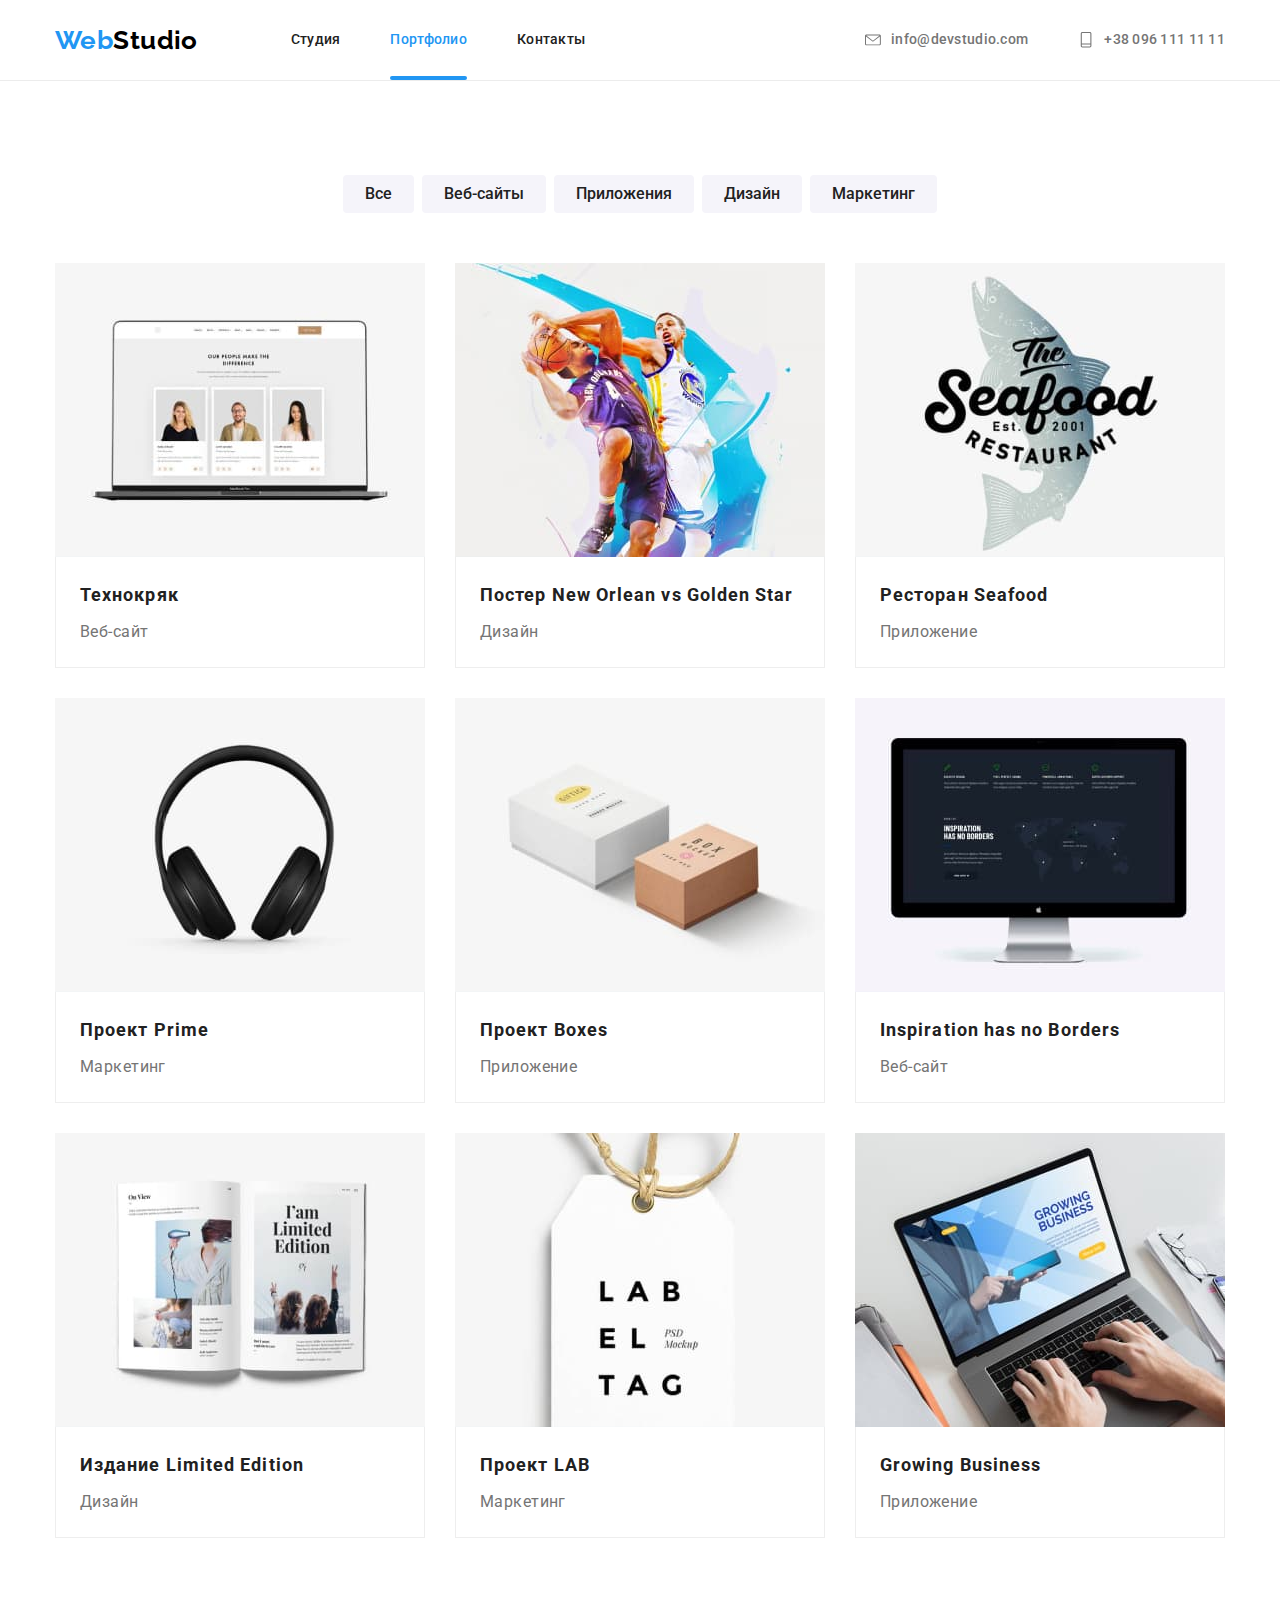
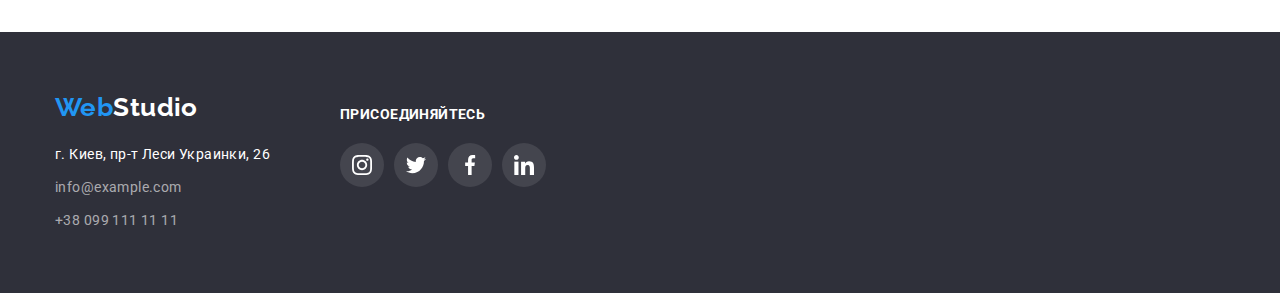
==== commit 70476bc1: "ДЗ 5.5" ====
--- a/portfolio.html
+++ b/portfolio.html
@@ -294,7 +294,7 @@
             <ul class="contacts-footer list">
               <li class="item">
                 <a
-                  class="address link"
+                  class="location link"
                   href="https://goo.gl/maps/X2jcXpadv5ityZMy6"
                   target="_blank"
                   rel="nofollow noopener noreferrer"
@@ -302,10 +302,10 @@
                 >
               </li>
               <li class="item">
-                <a class="link" href="mailto:info@example.com">info@example.com</a>
+                <a class="contacts link" href="mailto:info@example.com">info@example.com</a>
               </li>
               <li class="item">
-                <a class="link" href="tel:+380991111111">+38 099 111 11 11</a>
+                <a class="contacts link" href="tel:+380991111111">+38 099 111 11 11</a>
               </li>
             </ul>
           </address>
--- a/css/styles.css
+++ b/css/styles.css
@@ -15,6 +15,7 @@
   --work-text-bg-color: rgba(47, 48, 58, 0.8);
   --portfolio-overlay-text-bg-color: rgba(33, 150, 243, 0.9);
   --modal-window-bg-color: rgba(0, 0, 0, 0.2);
+  --modal-window-close-border-color: rgba(0, 0, 0, 0.1);
 
   --portfolio-projects-gap: 30px;
 
@@ -144,6 +145,10 @@
   display: block;
   padding-top: 32px;
   padding-bottom: 32px;
+
+  position: relative;
+
+  transition: color 250ms var(--cubic);
 }
 
 .site-nav .link:hover,
@@ -155,20 +160,29 @@
   color: var(--accent-color);
 }
 
-/*Cделано подчёркивание ссылки текущей страницы (на которой сейчас находится пользователь) начало*/
-.site-nav .item.current {
-  position: relative;
-}
-
-.site-nav > .item.current::after {
+/*Подчёркивание ссылки текущей страницы (на которой сейчас находится пользователь)*/
+.site-nav .link::after {
   position: absolute;
   content: '';
+  left: 0;
   bottom: 0;
   width: 100%;
   height: 4px;
   background-color: var(--accent-color);
   border-radius: 2px;
-}
+
+  opacity: 0;
+  transition: opacity 250ms var(--cubic);
+}
+
+.site-nav .link:hover::after {
+  opacity: 1;
+}
+
+.site-nav .link.current::after {
+  opacity: 1;
+}
+/*Конец подчеркивания */
 
 .contacts-header {
   display: flex;
@@ -186,6 +200,8 @@
   letter-spacing: 0.02em;
   display: flex;
   align-items: center;
+
+  transition: color 250ms var(--cubic);
 }
 
 .contacts-header .link:hover,
@@ -278,11 +294,12 @@
   padding: 10px 32px;
   min-width: 200px;
   text-align: center;
+
+  transition: background-color 250ms var(--cubic);
 }
 
 .hero .button:hover,
 .hero .button:focus {
-  color: var(--primary-white-color);
   background-color: var(--button-hero-hover-color);
 }
 
@@ -294,18 +311,24 @@
   width: 100%;
   height: 100%;
   background-color: var(--modal-window-bg-color);
+
+  transition: opacity 250ms var(--cubic);
 }
 
 .backdrop.is-hidden {
   opacity: 0;
   pointer-events: none;
+}
+
+.backdrop.is-hidden .modal {
+  transform: translate(-50%, -50%) scale(1.1);
 }
 
 .modal {
   position: absolute;
   top: 50%;
   left: 50%;
-  transform: translate(-50%, -50%);
+  transform: translate(-50%, -50%) scale(1);
 
   min-width: 528px;
   min-height: 581px;
@@ -315,6 +338,29 @@
     0px 2px 1px rgba(0, 0, 0, 0.2);
 
   padding: 8px;
+
+  transition: transform 250ms var(--cubic);
+}
+
+.button.close-modal {
+  position: absolute;
+  top: 8px;
+  right: 8px;
+
+  width: 30px;
+  height: 30px;
+  border-radius: 50%;
+  background-color: var(--primary-white-color);
+  border: 1px solid var(--modal-window-close-border-color);
+
+  display: flex;
+  justify-content: center;
+  align-items: center;
+}
+
+.svg-close-modal {
+  width: 18px;
+  height: 18px;
 }
 
 /* Секции */
@@ -518,12 +564,14 @@
   height: 44px;
   border-radius: 50%;
   color: var(--clients-primary-color);
+
+  transition: background-color 250ms var(--cubic), color 250ms var(--cubic);
 }
 
 .social-link:hover,
 .social-link:focus {
-  color: var(--primary-white-color);
   background-color: var(--accent-color);
+  color: var(--primary-white-color);
 }
 
 .svg-social {
@@ -566,11 +614,8 @@
 
   border: 1px solid var(--clients-primary-color);
   border-radius: 4px;
-}
-
-.clients-link > .svg-clients {
-  fill: currentColor;
-  height: 50px;
+
+  transition: color 250ms var(--cubic), border-color 250ms var(--cubic);
 }
 
 .clients-link:hover,
@@ -579,6 +624,11 @@
   border-color: var(--accent-color);
 }
 
+.clients-link > .svg-clients {
+  fill: currentColor;
+  height: 50px;
+}
+
 /* Подвал */
 .footer {
   background-color: var(--footer-bg-color);
@@ -602,19 +652,24 @@
   margin-bottom: 20px;
 }
 
-.contacts-footer .link {
-  color: var(--contacts-ft-color);
-
+.contacts-footer .item:not(:last-child) {
+  margin-bottom: 9px;
+}
+
+.contacts-footer .location {
+  color: var(--primary-white-color);
   font-style: normal;
   line-height: 1.71;
-}
-
-.contacts-footer .address {
-  color: var(--primary-white-color);
-}
-
-.contacts-footer .item:not(:last-child) {
-  margin-bottom: 9px;
+
+  transition: color 250ms var(--cubic);
+}
+
+.contacts-footer .contacts {
+  color: var(--contacts-ft-color);
+  font-style: normal;
+  line-height: 1.71;
+
+  transition: color 250ms var(--cubic);
 }
 
 .contacts-footer .link:hover,
@@ -652,6 +707,8 @@
   border-radius: 50%;
   color: var(--primary-white-color);
   background-color: var(--social-links-ft-bg-color);
+
+  transition: background-color 250ms var(--cubic);
 }
 
 .join-link:hover,
@@ -662,6 +719,16 @@
 /* Стили для страницы ПОРТФОЛИО */
 
 /* Фильтры портфолио */
+.portfolio-filter {
+  display: flex;
+  justify-content: center;
+  margin-bottom: 50px;
+}
+
+.portfolio-filter .item:not(:last-child) {
+  margin-right: 8px;
+}
+
 .portfolio .button {
   color: var(--title-text-color);
   background-color: var(--second-grey-color);
@@ -672,23 +739,15 @@
 
   padding: 6px 22px;
   text-align: center;
-}
-
-.portfolio-filter {
-  display: flex;
-  justify-content: center;
-  margin-bottom: 50px;
-}
-
-.portfolio-filter .item:not(:last-child) {
-  margin-right: 8px;
+
+  transition: color 250ms var(--cubic), background-color 250ms var(--cubic),
+    box-shadow 250ms var(--cubic);
 }
 
 .portfolio .button:hover,
 .portfolio .button:focus {
   color: var(--primary-white-color);
   background-color: var(--accent-color);
-
   box-shadow: 0px 3px 1px rgba(0, 0, 0, 0.1), 0px 1px 2px rgba(0, 0, 0, 0.08),
     0px 2px 2px rgba(0, 0, 0, 0.12);
 }
@@ -707,6 +766,8 @@
 
   margin-left: var(--portfolio-projects-gap);
   margin-top: var(--portfolio-projects-gap);
+
+  transition: box-shadow 250ms var(--cubic);
 }
 
 .portfolio-projects > .item:hover,
@@ -756,8 +817,12 @@
   transform: translateY(100%);
   opacity: 1;
 
-  transition: transform 250ms var(--cubic), opacity 250ms var(--cubic),
-    box-shadow 250ms var(--cubic);
+  transition: transform 250ms var(--cubic), opacity 250ms var(--cubic);
+}
+
+.portfolio-projects > .item:hover .portfolio-overlay {
+  transform: translateY(0);
+  opacity: 1;
 }
 
 .portfolio-overlay-about {
@@ -768,11 +833,6 @@
   line-height: 1.56;
 
   padding: 63px 24px;
-}
-
-.portfolio-projects > .item:hover .portfolio-overlay {
-  transform: translateY(0);
-  opacity: 1;
 }
 
 .portfolio-description {
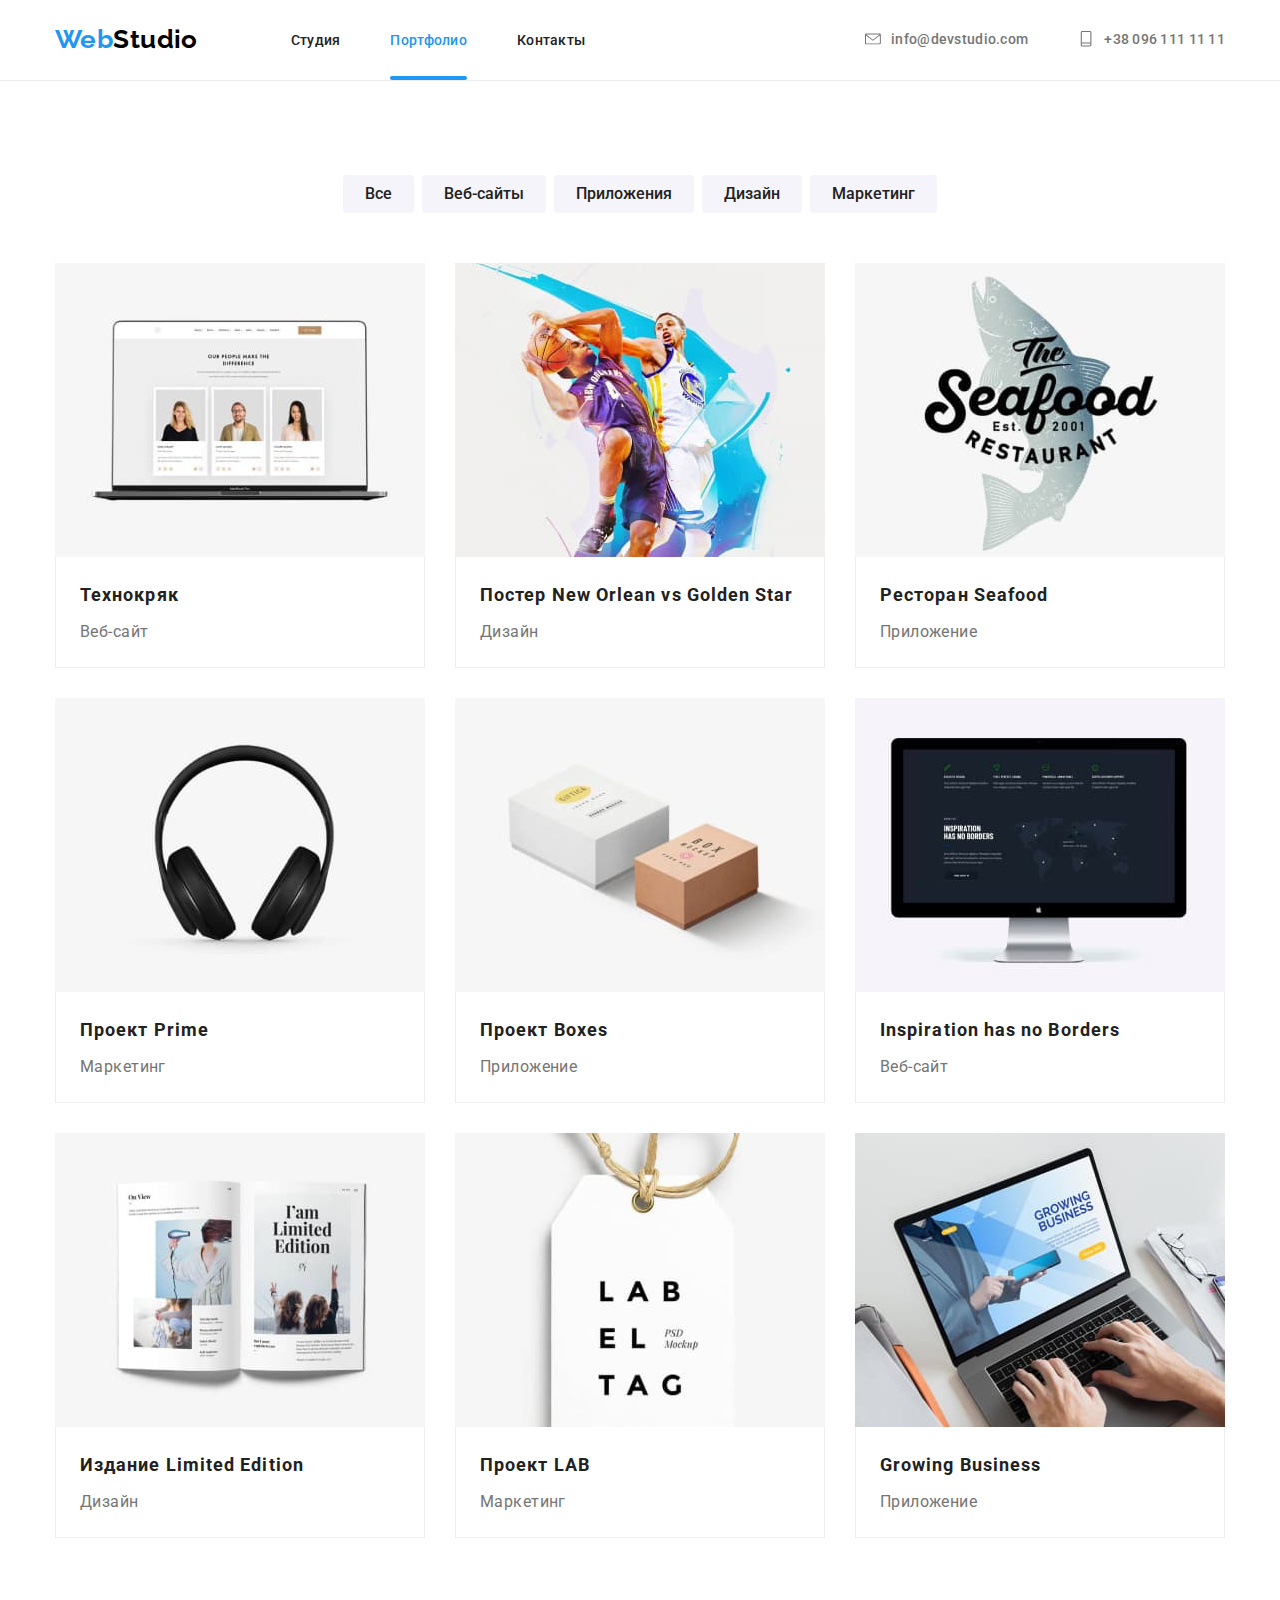
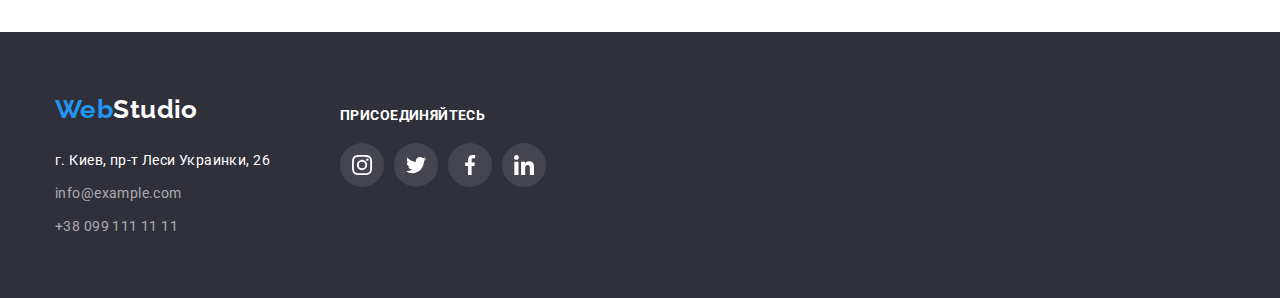
==== commit 074012dc: "ДЗ 5.6" ====
--- a/portfolio.html
+++ b/portfolio.html
@@ -107,7 +107,7 @@
                   </div>
                 </div>
                 <div class="portfolio-description">
-                  <h2 class="title">Постер New Orlean vs Golden Star</h2>
+                  <h2 class="title">Постер <span lang="en">New Orlean vs Golden Star</span></h2>
                   <p class="text">Дизайн</p>
                 </div>
               </a>
@@ -131,7 +131,7 @@
                   </div>
                 </div>
                 <div class="portfolio-description">
-                  <h2 class="title">Ресторан Seafood</h2>
+                  <h2 class="title">Ресторан <span lang="en">Seafood</span></h2>
                   <p class="text">Приложение</p>
                 </div>
               </a>
@@ -155,7 +155,7 @@
                   </div>
                 </div>
                 <div class="portfolio-description">
-                  <h2 class="title">Проект Prime</h2>
+                  <h2 class="title">Проект <span lang="en">Prime</span></h2>
                   <p class="text">Маркетинг</p>
                 </div>
               </a>
@@ -179,7 +179,7 @@
                   </div>
                 </div>
                 <div class="portfolio-description">
-                  <h2 class="title">Проект Boxes</h2>
+                  <h2 class="title">Проект <span lang="en">Boxes</span></h2>
                   <p class="text">Приложение</p>
                 </div>
               </a>
@@ -203,7 +203,7 @@
                   </div>
                 </div>
                 <div class="portfolio-description">
-                  <h2 class="title">Inspiration has no Borders</h2>
+                  <h2 class="title"><span lang="en">Inspiration has no Borders</span></h2>
                   <p class="text">Веб-сайт</p>
                 </div>
               </a>
@@ -227,7 +227,7 @@
                   </div>
                 </div>
                 <div class="portfolio-description">
-                  <h2 class="title">Издание Limited Edition</h2>
+                  <h2 class="title">Издание <span lang="en">Limited Edition</span></h2>
                   <p class="text">Дизайн</p>
                 </div>
               </a>
@@ -251,7 +251,7 @@
                   </div>
                 </div>
                 <div class="portfolio-description">
-                  <h2 class="title">Проект LAB</h2>
+                  <h2 class="title">Проект <span lang="en">LAB</span></h2>
                   <p class="text">Маркетинг</p>
                 </div>
               </a>
@@ -275,7 +275,7 @@
                   </div>
                 </div>
                 <div class="portfolio-description">
-                  <h2 class="title">Growing Business</h2>
+                  <h2 class="title"><span lang="en">Growing Business</span></h2>
                   <p class="text">Приложение</p>
                 </div>
               </a>
--- a/css/styles.css
+++ b/css/styles.css
@@ -28,7 +28,7 @@
   font-family: Roboto, sans-serif;
   letter-spacing: 0.03em;
   font-size: 14px;
-  line-height: 1.14;
+  line-height: calc(16 / 14);
 }
 
 /* ОБЩЕЕ */
@@ -108,7 +108,7 @@
   font-family: Raleway, sans-serif;
   font-weight: 700;
   font-size: 26px;
-  line-height: 1.19;
+  line-height: calc(35.96 / 26);
 }
 
 .header-logo {
@@ -198,7 +198,7 @@
 
   font-weight: 500;
   letter-spacing: 0.02em;
-  display: flex;
+  display: inline-flex;
   align-items: center;
 
   transition: color 250ms var(--cubic);
@@ -254,6 +254,7 @@
 /* Герой */
 .hero {
   max-width: 1600px;
+  height: 600px;
   margin-left: auto;
   margin-right: auto;
   background-color: var(--footer-bg-color);
@@ -272,7 +273,7 @@
 
   font-weight: 900;
   font-size: 44px;
-  line-height: 1.36;
+  line-height: calc(60 / 44);
   letter-spacing: 0.06em;
   text-transform: uppercase;
 
@@ -287,7 +288,7 @@
 
   font-weight: 700;
   font-size: 16px;
-  line-height: 1.88;
+  line-height: calc(30 / 16);
   letter-spacing: 0.06em;
 
   display: inline-block;
@@ -312,6 +313,7 @@
   height: 100%;
   background-color: var(--modal-window-bg-color);
 
+  opacity: 1;
   transition: opacity 250ms var(--cubic);
 }
 
@@ -322,13 +324,13 @@
 
 .backdrop.is-hidden .modal {
   transform: translate(-50%, -50%) scale(1.1);
+  opacity: 0;
 }
 
 .modal {
   position: absolute;
   top: 50%;
   left: 50%;
-  transform: translate(-50%, -50%) scale(1);
 
   min-width: 528px;
   min-height: 581px;
@@ -339,7 +341,10 @@
 
   padding: 8px;
 
-  transition: transform 250ms var(--cubic);
+  transform: translate(-50%, -50%) scale(1);
+  opacity: 1;
+
+  transition: transform 250ms var(--cubic), opacity 250ms var(--cubic);
 }
 
 .button.close-modal {
@@ -381,7 +386,7 @@
 
   font-weight: 700;
   font-size: 36px;
-  line-height: 1.17;
+  line-height: calc(42.19 / 36);
   text-align: center;
 
   margin-top: 0;
@@ -450,14 +455,15 @@
 
   font-weight: 700;
   font-size: 14px;
-  line-height: 1.14;
+  line-height: calc(16.41 / 14);
   text-transform: uppercase;
 
   margin-bottom: 10px;
 }
 
 .features .text {
-  line-height: 1.71;
+  font-size: 14px;
+  line-height: calc(24 / 14);
 }
 
 /* Чем мы занимаемся */
@@ -485,7 +491,7 @@
   text-align: center;
   font-weight: 700;
   font-size: 14px;
-  line-height: 1.14;
+  line-height: calc(16.41 / 14);
   color: var(--primary-white-color);
   background-color: var(--work-text-bg-color);
 
@@ -527,14 +533,14 @@
 
   font-weight: 500;
   font-size: 16px;
-  line-height: 1.19;
+  line-height: calc(18.75 / 16);
 
   margin-bottom: 10px;
 }
 
 .team .text {
   font-size: 16px;
-  line-height: 1.19;
+  line-height: calc(18.75 / 16);
 
   margin-bottom: 16px;
 }
@@ -659,7 +665,7 @@
 .contacts-footer .location {
   color: var(--primary-white-color);
   font-style: normal;
-  line-height: 1.71;
+  line-height: calc(24 / 14);
 
   transition: color 250ms var(--cubic);
 }
@@ -667,7 +673,7 @@
 .contacts-footer .contacts {
   color: var(--contacts-ft-color);
   font-style: normal;
-  line-height: 1.71;
+  line-height: calc(24 / 14);
 
   transition: color 250ms var(--cubic);
 }
@@ -735,7 +741,7 @@
 
   font-weight: 500;
   font-size: 16px;
-  line-height: 1.63;
+  line-height: calc(26 / 16);
 
   padding: 6px 22px;
   text-align: center;
@@ -815,14 +821,12 @@
   background-color: var(--portfolio-overlay-text-bg-color);
 
   transform: translateY(100%);
-  opacity: 1;
-
-  transition: transform 250ms var(--cubic), opacity 250ms var(--cubic);
+
+  transition: transform 250ms var(--cubic);
 }
 
 .portfolio-projects > .item:hover .portfolio-overlay {
   transform: translateY(0);
-  opacity: 1;
 }
 
 .portfolio-overlay-about {
@@ -830,7 +834,7 @@
 
   font-weight: 400;
   font-size: 18px;
-  line-height: 1.56;
+  line-height: calc(28 / 18);
 
   padding: 63px 24px;
 }
@@ -846,7 +850,7 @@
 
   font-weight: 700;
   font-size: 18px;
-  line-height: 2;
+  line-height: calc(36 / 18);
   letter-spacing: 0.06em;
 
   margin-bottom: 4px;
@@ -856,7 +860,7 @@
   color: var(--primary-text-color);
 
   font-size: 16px;
-  line-height: 1.88;
+  line-height: calc(30 / 16);
 }
 
 /* Вместо этого - Техника отзывчивых изображений
